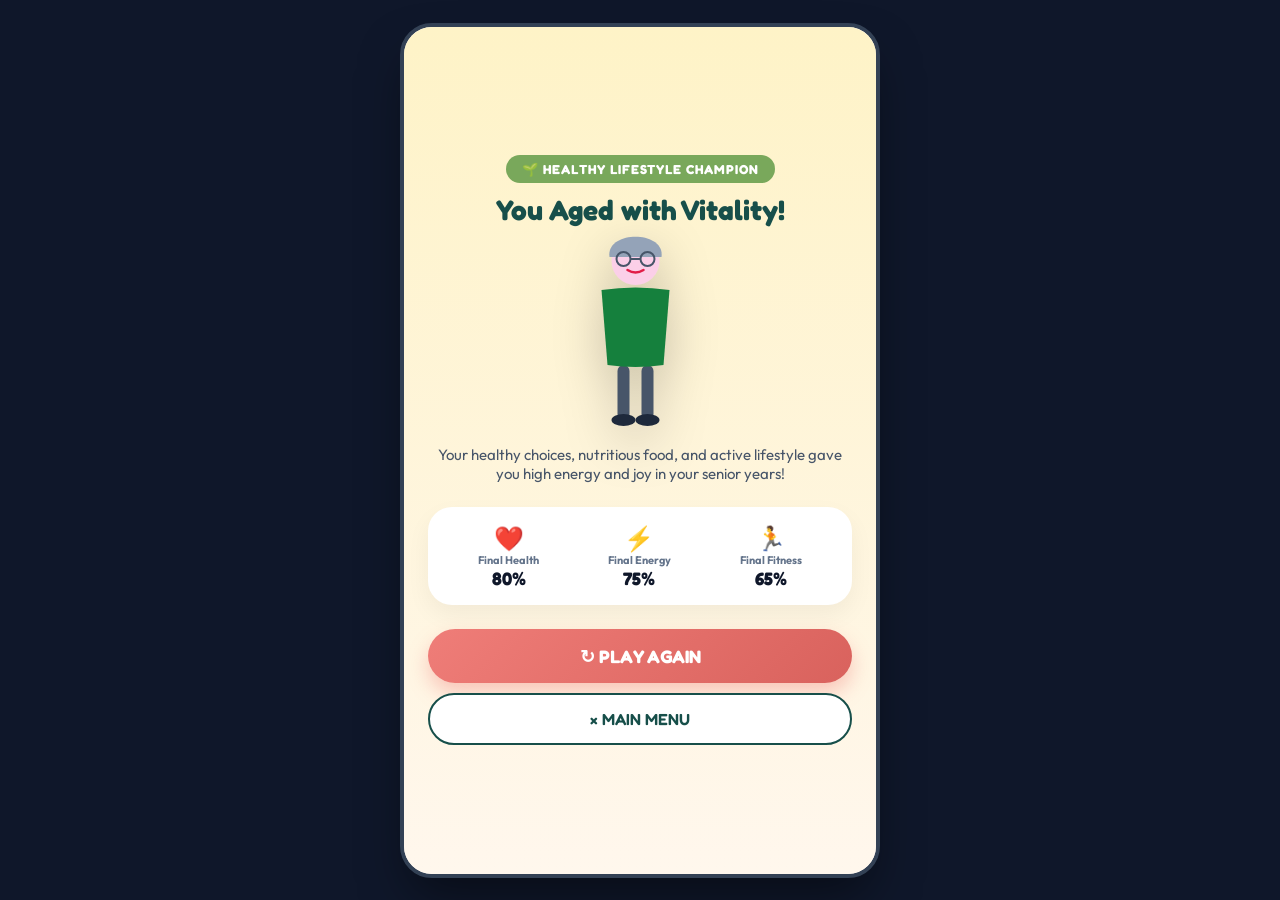
==== ending.html @ b29aed00 "initial setup" ====
<!DOCTYPE html>
<html lang="en">
<head>
    <meta charset="UTF-8">
    <meta name="viewport" content="width=device-width, initial-scale=1.0, maximum-scale=1.0, user-scalable=no">
    <title>WOMB TO TOMB - Life Journey Summary</title>
    <link rel="stylesheet" href="WT.css">
    <link rel="preconnect" href="https://fonts.googleapis.com">
    <link rel="preconnect" href="https://fonts.gstatic.com" crossorigin>
    <link href="https://fonts.googleapis.com/css2?family=Bubblegum+Sans&family=Fredoka:wght@700;800;900&family=Mali:wght@700;800&family=Outfit:wght@400;600;700;800;900&display=swap" rel="stylesheet">
</head>
<body>

<div id="gameApp">
    <!-- ==========================================
         OLD AGE ENDING SCREEN (Dedicated Page)
    =========================================== -->
    <section id="endingScreen" class="screen active">
        <div class="ending-content-box">
            <div id="endingBadge" class="ending-badge">🌱 HEALTHY LIFESTYLE CHAMPION</div>
            <h1 id="endingTitle" class="ending-title">You Aged with Vitality!</h1>

            <div class="ending-avatar-box">
                <div id="endingAvatar" class="ending-avatar">👴</div>
            </div>

            <p id="endingMessage" class="ending-message">
                Your choices shaped your life journey. Health, activity, and balance made all the difference!
            </p>

            <div class="final-stats-card">
                <div class="final-stat-box">
                    <span class="f-icon">❤️</span>
                    <span class="f-label">Final Health</span>
                    <span id="finalHealthVal" class="f-val">82%</span>
                </div>
                <div class="final-stat-box">
                    <span class="f-icon">⚡</span>
                    <span class="f-label">Final Energy</span>
                    <span id="finalEnergyVal" class="f-val">76%</span>
                </div>
                <div class="final-stat-box">
                    <span class="f-icon">🏃</span>
                    <span class="f-label">Final Fitness</span>
                    <span id="finalActivityVal" class="f-val">64%</span>
                </div>
            </div>

            <div class="ending-actions">
                <button type="button" id="btnPlayAgain" class="btn-primary">
                    ↻ PLAY AGAIN
                </button>
                <button type="button" id="btnExitGame" class="btn-secondary">
                    × MAIN MENU
                </button>
            </div>
        </div>
    </section>
</div>

<script src="WT.js"></script>
<script>
    document.addEventListener("DOMContentLoaded", () => {
        initEndingPage();
    });
</script>
</body>
</html>
---- WT.css ----
/* =========================================================
   WOMB TO TOMB - Modern Mobile-First Styling System
   Color Palette: Soft Coral (#ef7d78), Dark Teal (#174f4a),
   Fresh Green (#79a85b), Warm Yellow (#ffd66b), Sky Blue (#e0f2fe)
========================================================= */

:root {
    --color-coral: #ef7d78;
    --color-coral-dark: #d9625d;
    --color-teal: #174f4a;
    --color-teal-light: #246a64;
    --color-green: #79a85b;
    --color-green-light: #94c474;
    --color-yellow: #ffd66b;
    --color-sky: #e0f2fe;
    --color-bg-light: #fdf7f2;
    --font-heading: 'Fredoka', 'Outfit', sans-serif;
    --font-body: 'Outfit', sans-serif;
}

* {
    box-sizing: border-box;
    margin: 0;
    padding: 0;
    user-select: none;
    -webkit-user-select: none;
    -webkit-tap-highlight-color: transparent;
}

body {
    font-family: var(--font-body);
    background: #0f172a;
    color: #1e293b;
    overflow: hidden;
    height: 100vh;
    width: 100vw;
    display: flex;
    justify-content: center;
    align-items: center;
}

/* App Viewport Container (Portrait 9:16 responsive frame) */
#gameApp {
    position: relative;
    width: 100%;
    max-width: 480px;
    height: 100vh;
    max-height: 900px;
    background: var(--color-bg-light);
    box-shadow: 0 25px 50px -12px rgba(0, 0, 0, 0.5);
    overflow: hidden;
    display: flex;
    flex-direction: column;
}

@media (min-width: 500px) {
    #gameApp {
        border-radius: 32px;
        height: 95vh;
        border: 4px solid #334155;
    }
}

/* Generic Screen Container */
.screen {
    position: absolute;
    inset: 0;
    width: 100%;
    height: 100%;
    display: none;
    flex-direction: column;
    z-index: 1;
    overflow-y: auto;
    overflow-x: hidden;
    opacity: 0;
}

.screen.active {
    display: flex !important;
    opacity: 1 !important;
    z-index: 10 !important;
}

/* Buttons */
.btn-primary {
    background: linear-gradient(135deg, var(--color-coral), var(--color-coral-dark));
    color: white;
    font-family: var(--font-heading);
    font-size: 18px;
    font-weight: 700;
    padding: 16px 28px;
    border-radius: 99px;
    border: none;
    cursor: pointer;
    box-shadow: 0 10px 20px rgba(239, 125, 120, 0.4);
    display: inline-flex;
    align-items: center;
    justify-content: center;
    gap: 10px;
    transition: all 0.25s cubic-bezier(0.34, 1.56, 0.64, 1);
}

.btn-primary:hover,
.btn-primary:active {
    transform: translateY(-3px) scale(1.02);
    box-shadow: 0 14px 28px rgba(239, 125, 120, 0.5);
}

.btn-secondary {
    background: white;
    color: var(--color-teal);
    border: 2px solid var(--color-teal);
    font-family: var(--font-heading);
    font-size: 16px;
    font-weight: 600;
    padding: 14px 24px;
    border-radius: 99px;
    cursor: pointer;
    transition: all 0.2s ease;
}

.btn-secondary:hover {
    background: #f1f5f9;
}

/* Detailed Baby Emotion & Movement Animations */
.detailed-baby-container {
    position: relative;
    display: flex;
    justify-content: center;
    align-items: center;
}

.baby-detailed-svg {
    width: 160px;
    height: 180px;
    filter: drop-shadow(0 12px 20px rgba(0, 0, 0, 0.15));
}

.crying-state {
    animation: babyCryingShake 0.4s ease-in-out infinite;
}

@keyframes babyCryingShake {

    0%,
    100% {
        transform: translateX(0) rotate(0deg);
    }

    25% {
        transform: translateX(-3px) rotate(-1.5deg);
    }

    75% {
        transform: translateX(3px) rotate(1.5deg);
    }
}

.baby-head {
    transform-origin: 80px 80px;
    animation: headTilt 3s ease-in-out infinite alternate;
}

@keyframes headTilt {
    0% {
        transform: rotate(-3deg);
    }

    100% {
        transform: rotate(3deg);
    }
}

.baby-torso {
    transform-origin: 80px 115px;
    animation: bellyBreathe 2.5s ease-in-out infinite alternate;
}

@keyframes bellyBreathe {
    0% {
        transform: scale(1);
    }

    100% {
        transform: scale(1.04);
    }
}

.baby-leg-left {
    transform-origin: 52px 135px;
    animation: legKickLeft 1.2s ease-in-out infinite alternate;
}

.baby-leg-right {
    transform-origin: 108px 135px;
    animation: legKickRight 1.2s ease-in-out infinite alternate 0.6s;
}

@keyframes legKickLeft {
    0% {
        transform: rotate(0deg) translateY(0);
    }

    100% {
        transform: rotate(-15deg) translateY(-4px);
    }
}

@keyframes legKickRight {
    0% {
        transform: rotate(0deg) translateY(0);
    }

    100% {
        transform: rotate(15deg) translateY(-4px);
    }
}

.baby-arm-left {
    transform-origin: 48px 98px;
    animation: armReachLeft 1.5s ease-in-out infinite alternate;
}

.baby-arm-right {
    transform-origin: 112px 98px;
    animation: armReachRight 1.5s ease-in-out infinite alternate 0.7s;
}

@keyframes armReachLeft {
    0% {
        transform: rotate(0deg);
    }

    100% {
        transform: rotate(-25deg);
    }
}

@keyframes armReachRight {
    0% {
        transform: rotate(0deg);
    }

    100% {
        transform: rotate(25deg);
    }
}

/* Tear Drops & Floating Particles */
.baby-tears {
    position: absolute;
    top: 40px;
    width: 100px;
    display: flex;
    justify-content: space-between;
    pointer-events: none;
    z-index: 10;
}

.tear {
    font-size: 18px;
    animation: tearDrop 1.2s ease-in infinite;
}

.tear-right {
    animation-delay: 0.6s;
}

@keyframes tearDrop {
    0% {
        transform: translateY(0) scale(0.5);
        opacity: 0;
    }

    50% {
        opacity: 1;
    }

    100% {
        transform: translateY(35px) scale(1.2);
        opacity: 0;
    }
}

.baby-particles {
    position: absolute;
    top: -20px;
    width: 120px;
    display: flex;
    justify-content: space-between;
    pointer-events: none;
    z-index: 10;
}

.particle {
    font-size: 20px;
    animation: floatHeart 2s ease-out infinite;
}

.p2 {
    animation-delay: 0.7s;
}

.p3 {
    animation-delay: 1.4s;
}

@keyframes floatHeart {
    0% {
        transform: translateY(20px) scale(0.5);
        opacity: 0;
    }

    50% {
        opacity: 1;
    }

    100% {
        transform: translateY(-40px) scale(1.2);
        opacity: 0;
    }
}

/* =========================================================
   ANIMATED CARTOON SVG CHARACTERS
========================================================= */
.cartoon-char-svg {
    width: 175px;
    height: 210px;
    filter: drop-shadow(0 15px 25px rgba(0, 0, 0, 0.22));
}

.baby-anim {
    animation: babyBounce 2s ease-in-out infinite alternate;
}

@keyframes babyBounce {
    0% {
        transform: translateY(0) rotate(0deg);
    }

    100% {
        transform: translateY(-8px) rotate(2deg);
    }
}

.toddler-anim {
    animation: toddlerHop 1.8s ease-in-out infinite alternate;
}

@keyframes toddlerHop {
    0% {
        transform: translateY(0) scale(1);
    }

    100% {
        transform: translateY(-10px) scale(1.02);
    }
}

.kid-anim,
.teen-anim,
.adult-anim {
    animation: breatheChar 2.5s ease-in-out infinite alternate;
}

@keyframes breatheChar {
    0% {
        transform: translateY(0);
    }

    100% {
        transform: translateY(-5px);
    }
}

.senior-anim {
    animation: seniorSway 3s ease-in-out infinite alternate;
}

@keyframes seniorSway {
    0% {
        transform: rotate(-1deg);
    }

    100% {
        transform: rotate(1deg);
    }
}

.arm-wave-left {
    transform-origin: 32px 85px;
    animation: waveLeft 1.5s ease-in-out infinite alternate;
}

.arm-wave-right {
    transform-origin: 88px 85px;
    animation: waveRight 1.5s ease-in-out infinite alternate;
}

@keyframes waveLeft {
    from {
        transform: rotate(0deg);
    }

    to {
        transform: rotate(-20deg);
    }
}

@keyframes waveRight {
    from {
        transform: rotate(0deg);
    }

    to {
        transform: rotate(20deg);
    }
}

/* Menu Cartoon Path Node SVGs */
.node-cartoon {
    width: 36px;
    height: 48px;
    display: flex;
    align-items: center;
    justify-content: center;
}

.node-cartoon .cartoon-char-svg {
    width: 36px;
    height: 48px;
    filter: none;
}

/* =========================================================
   1. LOGO SPLASH SCREEN
========================================================= */
/* =========================================================
   1. LOGO SPLASH SCREEN (Exact Design Matching Reference)
========================================================= */
#logoScreen {
    background: #080c14;
    /* Solid Dark Background */
    justify-content: center;
    align-items: center;
    text-align: center;
}

.exact-logo-card {
    display: flex;
    flex-direction: column;
    align-items: center;
    justify-content: center;
    padding: 20px;
    cursor: pointer;
    animation: logoPop 0.8s cubic-bezier(0.34, 1.56, 0.64, 1);
}

@keyframes logoPop {
    from {
        transform: scale(0.8);
        opacity: 0;
    }

    to {
        transform: scale(1);
        opacity: 1;
    }
}

.exact-logo-box {
    display: flex;
    flex-direction: column;
    align-items: center;
    justify-content: center;
}

.exact-vector-logo-svg {
    width: 320px;
    height: 360px;
    filter: drop-shadow(0 10px 25px rgba(0, 0, 0, 0.5));
}

.logo-subtext {
    font-family: var(--font-body);
    font-size: 13px;
    font-weight: 700;
    letter-spacing: 5px;
    color: #475569;
    margin-top: 10px;
    text-transform: uppercase;
}

.logo-to-badge {
    background: var(--color-yellow);
    color: var(--color-teal);
    font-family: var(--font-heading);
    font-weight: 800;
    font-size: 16px;
    padding: 4px 16px;
    border-radius: 20px;
    margin: 6px 0;
    letter-spacing: 2px;
}

.logo-tomb {
    font-family: var(--font-heading);
    font-size: 60px;
    font-weight: 900;
    color: var(--color-teal);
    letter-spacing: 5px;
    line-height: 0.9;
    text-shadow: 0 4px 10px rgba(23, 79, 74, 0.2);
}

.heart-badge {
    width: 36px;
    height: 36px;
    margin-top: 15px;
    animation: heartBeat 1.4s ease-in-out infinite;
}

.heart-svg {
    width: 100%;
    height: 100%;
}

@keyframes heartBeat {

    0%,
    100% {
        transform: scale(1);
    }

    50% {
        transform: scale(1.25);
    }
}

.splash-loader {
    margin-top: 40px;
    display: flex;
    flex-direction: column;
    align-items: center;
    gap: 8px;
}

.splash-bar {
    width: 160px;
    height: 6px;
    background: #e2e8f0;
    border-radius: 10px;
    position: relative;
    overflow: hidden;
}

.splash-bar::after {
    content: '';
    position: absolute;
    left: 0;
    top: 0;
    height: 100%;
    width: 100%;
    background: var(--color-green);
    animation: loadProgress 5s linear forwards;
}

@keyframes loadProgress {
    from {
        width: 0%;
    }

    to {
        width: 100%;
    }
}

.splash-hint {
    font-size: 12px;
    color: #94a3b8;
}

/* =========================================================
   2. FRONT PAGE (EXACT OPENING PAGE MATCHING REFERENCE)
========================================================= */
#menuScreen {
    background: url('opening_bg.jpg') center top / cover no-repeat;
    position: relative;
    padding: 20px 16px;
    display: flex;
    flex-direction: column;
    justify-content: flex-start;
    align-items: center;
    overflow: hidden;
}

.opening-handwritten-tagline {
    position: absolute;
    top: 25px;
    right: 20px;
    text-align: right;
    font-family: 'Mali', 'Bubblegum Sans', cursive;
    font-size: 14px;
    font-weight: 700;
    color: #ffffff;
    text-shadow: 0 2px 8px rgba(0, 0, 0, 0.8), 0 0 4px rgba(0, 0, 0, 0.6);
    line-height: 1.35;
    z-index: 10;
}

.tagline-heart {
    font-size: 16px;
    margin-top: 2px;
}

.opening-content-box {
    position: relative;
    z-index: 10;
    margin-top: 35px;
    display: flex;
    flex-direction: column;
    align-items: center;
    text-align: center;
    width: 100%;
}

.opening-logo-container {
    width: 250px;
    height: 250px;
}

.opening-vector-logo-svg {
    width: 100%;
    height: 100%;
    filter: drop-shadow(0 6px 15px rgba(255, 255, 255, 0.6));
}

.opening-subtitle {
    font-family: 'Outfit', sans-serif;
    font-size: 19px;
    font-weight: 800;
    color: #1e293b;
    margin-top: 6px;
    margin-bottom: 22px;
    text-shadow: 0 2px 6px rgba(255, 255, 255, 0.9);
}

.btn-opening-start {
    background: linear-gradient(135deg, #174d46, #0e332f);
    color: white;
    font-family: var(--font-heading);
    font-size: 18px;
    font-weight: 800;
    padding: 16px 36px;
    border-radius: 99px;
    border: 2px solid #236b62;
    cursor: pointer;
    box-shadow: 0 10px 25px rgba(23, 77, 70, 0.45);
    letter-spacing: 1.5px;
    transition: all 0.25s cubic-bezier(0.34, 1.56, 0.64, 1);
}

.btn-opening-start:hover,
.btn-opening-start:active {
    transform: translateY(-3px) scale(1.03);
    box-shadow: 0 14px 30px rgba(23, 77, 70, 0.6);
}

.opening-gender-selector {
    margin-top: 15px;
    display: flex;
    gap: 10px;
    background: rgba(255, 255, 255, 0.85);
    backdrop-filter: blur(8px);
    padding: 6px 14px;
    border-radius: 20px;
    box-shadow: 0 4px 12px rgba(0, 0, 0, 0.1);
}



.menu-card {
    position: relative;
    z-index: 2;
    background: rgba(255, 255, 255, 0.85);
    backdrop-filter: blur(12px);
    border-radius: 28px;
    padding: 24px 20px;
    text-align: center;
    box-shadow: 0 15px 35px rgba(0, 0, 0, 0.08);
    margin: auto 0;
    border: 1px solid rgba(255, 255, 255, 0.6);
}

.main-title {
    font-family: var(--font-heading);
    font-size: 40px;
    font-weight: 900;
    line-height: 1;
}

.title-womb {
    color: var(--color-coral);
    display: flex;
    align-items: center;
    justify-content: center;
    gap: 8px;
}

.title-sprout {
    font-size: 32px;
}

.title-to {
    font-size: 16px;
    background: var(--color-yellow);
    color: var(--color-teal);
    display: inline-block;
    padding: 2px 14px;
    border-radius: 12px;
    margin: 4px 0;
}

.title-tomb {
    color: var(--color-teal);
}

.title-arrow {
    font-size: 28px;
    color: var(--color-green);
}

.subtitle {
    font-size: 16px;
    color: #475569;
    font-weight: 600;
    margin-top: 10px;
    margin-bottom: 20px;
}

/* Life Journey Path Row */
.life-journey-container {
    position: relative;
    width: 100%;
    height: 100px;
    margin: 15px 0;
    display: flex;
    align-items: center;
}

.winding-path-svg {
    position: absolute;
    width: 100%;
    height: 100%;
    top: 0;
    left: 0;
}

.characters-row {
    position: relative;
    z-index: 2;
    width: 100%;
    display: flex;
    justify-content: space-between;
    align-items: center;
    padding: 0 2px;
}

.char-node {
    display: flex;
    flex-direction: column;
    align-items: center;
    transition: transform 0.3s ease;
    animation: floatNode 2.5s ease-in-out infinite alternate;
}

.char-node:nth-child(even) {
    animation-delay: 0.5s;
}

@keyframes floatNode {
    from {
        transform: translateY(0);
    }

    to {
        transform: translateY(-8px);
    }
}

.node-age {
    font-size: 9px;
    font-weight: 700;
    background: rgba(255, 255, 255, 0.9);
    padding: 2px 5px;
    border-radius: 8px;
    color: #334155;
    margin-top: 2px;
}

/* Gender Selector */
.gender-selector {
    margin: 20px 0;
    display: flex;
    flex-direction: column;
    align-items: center;
    gap: 8px;
}

.gender-label {
    font-size: 14px;
    font-weight: 700;
    color: var(--color-teal);
}

.gender-options {
    display: flex;
    gap: 12px;
}

.gender-btn {
    background: #f1f5f9;
    border: 2px solid #cbd5e1;
    border-radius: 20px;
    padding: 8px 18px;
    font-family: var(--font-heading);
    font-size: 15px;
    font-weight: 600;
    color: #475569;
    cursor: pointer;
    transition: all 0.2s ease;
}

.gender-btn.active {
    background: #e0e7ff;
    border-color: #6366f1;
    color: #4338ca;
    box-shadow: 0 4px 10px rgba(99, 102, 241, 0.2);
}

.start-btn {
    width: 100%;
    margin-top: 10px;
}

.btn-arrow {
    width: 20px;
    height: 20px;
}

/* =========================================================
   3. CINEMATIC HOSPITAL INTRO CUTSCENE
========================================================= */
#hospitalScreen {
    background: #090d16;
    justify-content: center;
    align-items: center;
    padding: 0;
    overflow: hidden;
}

.cinematic-hospital-viewport {
    position: relative;
    width: 100%;
    height: 100%;
    overflow: hidden;
}

.hospital-cinematic-bg {
    position: absolute;
    inset: 0;
    background: url('hospital_bg.jpg') center center / cover no-repeat;
    filter: brightness(0.95) contrast(1.05);
}

.rose-yard-badge {
    position: absolute;
    bottom: 90px;
    font-family: var(--font-heading);
    font-weight: 800;
    font-size: 12px;
    padding: 6px 14px;
    border-radius: 20px;
    box-shadow: 0 4px 12px rgba(0, 0, 0, 0.4);
    z-index: 5;
}

.left-rose-yard {
    left: 15px;
    background: rgba(255, 255, 255, 0.95);
    color: #334155;
    border: 2px solid #cbd5e1;
}

.right-rose-yard {
    right: 15px;
    background: rgba(225, 29, 72, 0.95);
    color: #ffffff;
    border: 2px solid #fda4af;
}

.gate-security-badge {
    position: absolute;
    top: 20px;
    right: 20px;
    background: rgba(30, 58, 138, 0.9);
    color: white;
    font-family: var(--font-heading);
    font-size: 12px;
    font-weight: 800;
    padding: 6px 14px;
    border-radius: 16px;
    z-index: 5;
    box-shadow: 0 4px 12px rgba(0, 0, 0, 0.3);
}

/* Black Mahindra Thar SUV Cutscene */
.cinematic-thar {
    position: absolute;
    left: -280px;
    bottom: 80px;
    width: 220px;
    z-index: 10;
    transition: left 2.2s cubic-bezier(0.25, 1, 0.5, 1);
}

.thar-img {
    width: 100%;
    height: auto;
    filter: drop-shadow(0 15px 25px rgba(0, 0, 0, 0.6));
}

.cinematic-thar.arrived {
    left: 30px;
}

/* Couple Cutscene (Husband in suit + Wife in red nighty) */
.cinematic-couple {
    position: absolute;
    left: 70px;
    bottom: 75px;
    width: 160px;
    z-index: 15;
    animation: fadeInScale 0.6s cubic-bezier(0.34, 1.56, 0.64, 1);
}

.couple-img {
    width: 100%;
    height: auto;
    filter: drop-shadow(0 10px 20px rgba(0, 0, 0, 0.5));
}

/* Nurse in Blue Scrub with Stretcher */
.cinematic-nurse {
    position: absolute;
    right: -240px;
    bottom: 75px;
    width: 200px;
    z-index: 15;
    transition: right 1.8s cubic-bezier(0.25, 1, 0.5, 1);
}

.nurse-img {
    width: 100%;
    height: auto;
    filter: drop-shadow(0 10px 20px rgba(0, 0, 0, 0.5));
}

.cinematic-nurse.rushed-in {
    right: 40px;
}

/* Speech / Emotion Bubbles */
.speech-bubble {
    position: absolute;
    background: white;
    color: #0f172a;
    font-family: var(--font-heading);
    font-size: 11px;
    font-weight: 700;
    padding: 8px 12px;
    border-radius: 18px;
    box-shadow: 0 6px 18px rgba(0, 0, 0, 0.25);
    white-space: nowrap;
    z-index: 20;
    animation: popBubble 0.4s ease;
}

.wife-speech {
    top: -35px;
    right: -20px;
    border: 2px solid #ef4444;
    color: #991b1b;
}

.husband-speech {
    top: -65px;
    left: -30px;
    border: 2px solid #3b82f6;
    color: #1e3a8a;
}

.nurse-speech {
    top: -45px;
    left: -40px;
    border: 2px solid #06b6d4;
    color: #0e7490;
}

.hospital-narrative-banner {
    position: absolute;
    bottom: 20px;
    left: 50%;
    transform: translateX(-50%);
    width: 90%;
    background: rgba(15, 23, 42, 0.88);
    backdrop-filter: blur(8px);
    border: 1px solid rgba(255, 255, 255, 0.2);
    border-radius: 20px;
    padding: 12px 20px;
    text-align: center;
    z-index: 25;
}

.hospital-narrative-banner h3 {
    font-family: var(--font-heading);
    color: #f8fafc;
    font-size: 14px;
    font-weight: 700;
}

/* =========================================================
   4. GAMEPLAY HUD & STAGES
========================================================= */
#gameScreen {
    background: #f8fafc;
    justify-content: space-between;
    padding: 0;
}

/* Top HUD Bar */
.hud-bar {
    background: white;
    padding: 12px 16px;
    display: flex;
    justify-content: space-between;
    align-items: center;
    box-shadow: 0 4px 15px rgba(0, 0, 0, 0.05);
    z-index: 10;
}

.stat-pill {
    display: flex;
    align-items: center;
    gap: 6px;
    background: #f1f5f9;
    padding: 6px 10px;
    border-radius: 16px;
    flex: 1;
    max-width: 100px;
}

.stat-icon {
    font-size: 16px;
}

.stat-info {
    display: flex;
    flex-direction: column;
    line-height: 1;
}

.stat-label {
    font-size: 9px;
    color: #64748b;
    font-weight: 700;
    text-transform: uppercase;
}

.stat-value {
    font-family: var(--font-heading);
    font-size: 13px;
    font-weight: 800;
    color: #0f172a;
}

.stat-bar-mini {
    height: 4px;
    width: 100%;
    background: #e2e8f0;
    border-radius: 4px;
    overflow: hidden;
    margin-top: 2px;
}

.stat-fill {
    height: 100%;
    background: var(--color-green);
    transition: width 0.3s ease;
}

.health-pill .stat-fill {
    background: var(--color-coral);
}

.energy-pill .stat-fill {
    background: var(--color-yellow);
}

.activity-pill .stat-fill {
    background: var(--color-green);
}

.timer-pill {
    background: #fee2e2;
    color: #dc2626;
    padding: 6px 12px;
    border-radius: 16px;
    font-family: var(--font-heading);
    font-weight: 800;
    font-size: 14px;
    display: flex;
    align-items: center;
    gap: 4px;
}

.timer-progress-track {
    height: 5px;
    width: 100%;
    background: #e2e8f0;
}

.timer-progress-fill {
    height: 100%;
    width: 100%;
    background: #ef4444;
    transition: width 1s linear;
}

/* Game Viewport */
.game-viewport {
    flex: 1;
    padding: 16px;
    display: flex;
    flex-direction: column;
    justify-content: space-between;
    overflow-y: auto;
}

/* Scene Stage Box - High Clarity & Visibility */
.scene-container {
    position: relative;
    height: 280px;
    border-radius: 28px;
    overflow: hidden;
    background: radial-gradient(circle at center, #ffffff 0%, #f0fdf4 70%, #e0f2fe 100%);
    box-shadow: 0 12px 35px rgba(0, 0, 0, 0.1);
    display: flex;
    justify-content: center;
    align-items: center;
    border: 3px solid #94a3b8;
}

.scene-bg {
    position: absolute;
    inset: 0;
}

.scene-bg.hospital-room {
    background: radial-gradient(circle at center, #ffffff 0%, #e0f2fe 70%, #bae6fd 100%);
}

.scene-bg.living-room {
    background: radial-gradient(circle at center, #ffffff 0%, #fef3c7 70%, #fde68a 100%);
}

.scene-props {
    position: absolute;
    inset: 0;
    pointer-events: none;
}

.prop-sofa {
    position: absolute;
    right: 20px;
    bottom: 25px;
    width: 120px;
    height: 70px;
    background: #557c55;
    border-radius: 16px 16px 8px 8px;
    box-shadow: 0 6px 12px rgba(0, 0, 0, 0.15);
}

.prop-sofa::before {
    content: '';
    position: absolute;
    top: -20px;
    left: 0;
    right: 0;
    height: 35px;
    background: #406240;
    border-radius: 12px 12px 0 0;
}

.prop-table {
    position: absolute;
    left: 20px;
    bottom: 25px;
    width: 90px;
    height: 45px;
    background: #b45309;
    border-radius: 8px;
    box-shadow: 0 4px 8px rgba(0, 0, 0, 0.1);
}

/* Character Avatar Box - Ultra Clear Infant & Character Spotlight */
.character-wrapper {
    position: relative;
    display: flex;
    justify-content: center;
    align-items: center;
    z-index: 5;
    padding: 18px;
    border-radius: 50%;
    background: radial-gradient(circle, rgba(255, 255, 255, 0.98) 0%, rgba(255, 255, 255, 0.75) 65%, transparent 100%);
    box-shadow: 0 10px 30px rgba(0, 0, 0, 0.15);
}

.avatar-graphic {
    display: flex;
    align-items: center;
    justify-content: center;
    transition: transform 0.4s ease;
    filter: drop-shadow(0 15px 25px rgba(0, 0, 0, 0.2));
}

.expression-badge {
    position: absolute;
    top: -10px;
    right: -10px;
    font-size: 40px;
    background: white;
    border-radius: 50%;
    padding: 4px;
    box-shadow: 0 4px 12px rgba(0, 0, 0, 0.15);
}

.thought-bubble {
    position: absolute;
    top: -50px;
    left: -20px;
    background: white;
    padding: 8px 16px;
    border-radius: 20px;
    font-size: 24px;
    box-shadow: 0 4px 12px rgba(0, 0, 0, 0.15);
    animation: popBubble 0.4s cubic-bezier(0.34, 1.56, 0.64, 1);
}

.thought-bubble::after {
    content: '';
    position: absolute;
    bottom: -8px;
    right: 20px;
    width: 12px;
    height: 12px;
    background: white;
    border-radius: 50%;
}

@keyframes popBubble {
    from {
        transform: scale(0);
    }

    to {
        transform: scale(1);
    }
}

.dark-circles {
    position: absolute;
    top: 30px;
    width: 80px;
    pointer-events: none;
}

.circles-svg {
    width: 100%;
    height: 100%;
}

/* Event Card */
.event-card {
    background: white;
    border-radius: 20px;
    padding: 14px 18px;
    margin: 12px 0;
    text-align: center;
    box-shadow: 0 4px 12px rgba(0, 0, 0, 0.04);
}

.stage-tag {
    font-size: 11px;
    font-weight: 800;
    color: var(--color-green);
    letter-spacing: 1.5px;
    margin-bottom: 4px;
}

.event-title {
    font-family: var(--font-heading);
    font-size: 20px;
    color: var(--color-teal);
}

.event-desc {
    font-size: 14px;
    color: #64748b;
    margin-top: 2px;
}

/* Choices Grid Layout */
.choices-grid {
    display: grid;
    grid-template-columns: repeat(2, 1fr);
    gap: 10px;
}

.choice-card {
    background: white;
    border: 2px solid #e2e8f0;
    border-radius: 20px;
    padding: 14px 10px;
    display: flex;
    flex-direction: column;
    align-items: center;
    text-align: center;
    cursor: pointer;
    transition: all 0.2s cubic-bezier(0.34, 1.56, 0.64, 1);
    box-shadow: 0 4px 10px rgba(0, 0, 0, 0.03);
}

.choice-card:hover,
.choice-card:active {
    border-color: var(--color-coral);
    transform: translateY(-4px);
    box-shadow: 0 8px 18px rgba(239, 125, 120, 0.2);
}

.choice-img {
    font-size: 40px;
    margin-bottom: 6px;
}

.choice-name {
    font-family: var(--font-heading);
    font-size: 14px;
    font-weight: 700;
    color: #1e293b;
}

/* =========================================================
   5. MODALS (Diaper, Minigame, Events)
========================================================= */
.modal-overlay {
    position: absolute;
    inset: 0;
    background: rgba(15, 23, 42, 0.6);
    backdrop-filter: blur(6px);
    z-index: 50;
    display: flex;
    justify-content: center;
    align-items: center;
    padding: 20px;
    opacity: 1;
    transition: opacity 0.3s ease;
}

.modal-overlay.hidden {
    display: none;
    opacity: 0;
    pointer-events: none;
}

.diaper-card,
.minigame-card,
.event-modal-card {
    background: white;
    border-radius: 28px;
    padding: 24px;
    width: 100%;
    max-width: 360px;
    text-align: center;
    box-shadow: 0 20px 40px rgba(0, 0, 0, 0.2);
    animation: scaleModal 0.3s cubic-bezier(0.34, 1.56, 0.64, 1);
}

@keyframes scaleModal {
    from {
        transform: scale(0.8);
        opacity: 0;
    }

    to {
        transform: scale(1);
        opacity: 1;
    }
}

.diaper-header h3,
.minigame-header h3,
.event-modal-card h3 {
    font-family: var(--font-heading);
    font-size: 22px;
    color: var(--color-teal);
}

.diaper-baby-view {
    margin: 20px 0;
    padding: 20px;
    background: #fef2f2;
    border-radius: 20px;
    display: flex;
    flex-direction: column;
    align-items: center;
}

.dirty-baby-avatar {
    font-size: 70px;
}

.diaper-status-text {
    font-weight: 700;
    color: #dc2626;
    margin-top: 8px;
}

.diaper-actions {
    display: flex;
    flex-direction: column;
    gap: 10px;
}

/* Outdoor Football Minigame */
.minigame-arena {
    height: 160px;
    background: #4ade80;
    border-radius: 20px;
    margin: 16px 0;
    position: relative;
    display: flex;
    justify-content: center;
    align-items: flex-end;
    overflow: hidden;
}

.football-goal {
    font-size: 60px;
    position: absolute;
    top: 10px;
}

.football-ball {
    font-size: 36px;
    position: absolute;
    bottom: 20px;
    transition: transform 0.6s cubic-bezier(0.175, 0.885, 0.32, 1.275);
}

.football-ball.kicked {
    transform: translateY(-90px) scale(0.7) rotate(720deg);
}

.minigame-result {
    font-family: var(--font-heading);
    font-size: 20px;
    font-weight: 800;
    margin-top: 12px;
}

.event-modal-icon {
    font-size: 60px;
    margin-bottom: 10px;
}

/* =========================================================
   6. ENDING SCREEN
========================================================= */
#endingScreen {
    background: linear-gradient(180deg, #fef3c7 0%, #fff7ed 100%);
    justify-content: center;
    align-items: center;
    padding: 24px;
    text-align: center;
}

.ending-container {
    width: 100%;
    max-width: 400px;
    display: flex;
    flex-direction: column;
    align-items: center;
}

.ending-avatar {
    margin-bottom: 10px;
    display: flex;
    align-items: center;
    justify-content: center;
}

.ending-badge {
    background: var(--color-green);
    color: white;
    font-family: var(--font-heading);
    font-size: 13px;
    font-weight: 800;
    padding: 6px 16px;
    border-radius: 20px;
    display: inline-block;
    letter-spacing: 1px;
    margin-bottom: 12px;
}

.ending-title {
    font-family: var(--font-heading);
    font-size: 28px;
    color: var(--color-teal);
    line-height: 1.1;
}

.ending-message {
    font-size: 15px;
    color: #475569;
    margin-top: 8px;
    margin-bottom: 24px;
}

.final-stats-card {
    background: white;
    border-radius: 24px;
    padding: 16px;
    display: flex;
    justify-content: space-around;
    box-shadow: 0 10px 25px rgba(0, 0, 0, 0.05);
    margin-bottom: 24px;
    width: 100%;
}

.final-stat-box {
    display: flex;
    flex-direction: column;
    align-items: center;
}

.f-icon {
    font-size: 24px;
}

.f-label {
    font-size: 11px;
    color: #64748b;
    font-weight: 700;
}

.f-val {
    font-family: var(--font-heading);
    font-size: 18px;
    font-weight: 800;
    color: #0f172a;
}

.ending-actions {
    display: flex;
    flex-direction: column;
    gap: 10px;
    width: 100%;
}

.hidden {
    display: none !important;
}

/* =========================================================
   CINEMATIC HD HOSPITAL INTRO CUTSCENE STYLES
========================================================= */
#hospitalScreen {
    background: #020617;
    position: relative;
    overflow: hidden;
}

.cinematic-hospital-viewport {
    position: relative;
    width: 100%;
    height: 100%;
    display: flex;
    flex-direction: column;
    justify-content: flex-end;
    overflow: hidden;
}

.hospital-cinematic-bg {
    position: absolute;
    inset: 0;
    width: 100%;
    height: 100%;
    background-image: url('hospital_bg.jpg');
    background-size: cover;
    background-position: center bottom;
    animation: hospitalBgPan 20s ease-in-out infinite alternate;
    z-index: 1;
}

@keyframes hospitalBgPan {
    0% {
        transform: scale(1.0) translateY(0);
    }

    100% {
        transform: scale(1.05) translateY(-10px);
    }
}

/* Rose Petals Floating Overlay */
.rose-petals-overlay {
    position: absolute;
    inset: 0;
    pointer-events: none;
    z-index: 3;
}

.petal {
    position: absolute;
    font-size: 20px;
    animation: floatRosePetal 6s infinite ease-in-out;
}

.white-p1 {
    left: 10%;
    top: 40%;
    animation-delay: 0s;
}

.white-p2 {
    left: 25%;
    top: 60%;
    animation-delay: 2s;
}

.red-p1 {
    right: 12%;
    top: 45%;
    animation-delay: 1s;
}

.red-p2 {
    right: 28%;
    top: 65%;
    animation-delay: 3s;
}

@keyframes floatRosePetal {
    0% {
        transform: translateY(0) rotate(0deg);
        opacity: 0.8;
    }

    50% {
        transform: translateY(30px) rotate(180deg);
        opacity: 1;
    }

    100% {
        transform: translateY(60px) rotate(360deg);
        opacity: 0;
    }
}

/* Rose Yard Badges */
.rose-yard-badge {
    position: absolute;
    bottom: 90px;
    padding: 8px 14px;
    border-radius: 99px;
    font-family: var(--font-heading);
    font-size: 13px;
    font-weight: 800;
    z-index: 10;
    box-shadow: 0 8px 20px rgba(0, 0, 0, 0.4);
    backdrop-filter: blur(8px);
}

.left-rose-yard {
    left: 14px;
    background: rgba(255, 255, 255, 0.95);
    color: #0f172a;
    border: 2px solid #e2e8f0;
}

.right-rose-yard {
    right: 14px;
    background: rgba(225, 29, 72, 0.95);
    color: #ffffff;
    border: 2px solid #fda4af;
}

/* Gate Security Tag */
.gate-security-badge {
    position: absolute;
    top: 50px;
    left: 50%;
    transform: translateX(-50%);
    background: rgba(15, 23, 42, 0.9);
    color: #38bdf8;
    border: 2px solid #0284c7;
    padding: 6px 18px;
    border-radius: 99px;
    font-family: var(--font-heading);
    font-size: 12px;
    font-weight: 800;
    letter-spacing: 1px;
    z-index: 10;
    box-shadow: 0 10px 25px rgba(0, 0, 0, 0.5);
}

/* Black Mahindra Thar SUV Container (No White Part Background!) */
.cinematic-thar {
    position: absolute;
    bottom: 120px;
    left: -120%;
    width: 280px;
    height: auto;
    z-index: 5;
    transition: left 3s cubic-bezier(0.25, 1, 0.5, 1);
}

.cinematic-thar.arrived {
    left: 15px;
    animation: tharBounceStop 0.8s ease-out 3s forwards;
}

.vector-thar-svg,
.vector-couple-svg,
.vector-nurse-svg {
    width: 100%;
    height: auto;
    display: block;
    filter: drop-shadow(0 15px 25px rgba(0, 0, 0, 0.45));
}

.thar-wheel {
    transform-origin: center;
}

.cinematic-thar:not(.arrived) .thar-wheel {
    animation: wheelSpin 0.4s linear infinite;
}

@keyframes wheelSpin {
    0% {
        transform: rotate(0deg);
    }

    100% {
        transform: rotate(360deg);
    }
}

.thar-headlight-glow {
    position: absolute;
    right: -20px;
    bottom: 30px;
    width: 80px;
    height: 40px;
    background: radial-gradient(ellipse at left, rgba(254, 240, 138, 0.8), transparent 70%);
    pointer-events: none;
}

@keyframes tharBounceStop {
    0% {
        transform: translateY(0);
    }

    30% {
        transform: translateY(-8px) rotate(-1deg);
    }

    60% {
        transform: translateY(3px) rotate(0.5deg);
    }

    100% {
        transform: translateY(0);
    }
}

.exhaust-smoke {
    position: absolute;
    left: 5px;
    bottom: 10px;
    display: flex;
    gap: 6px;
}

.smoke {
    width: 12px;
    height: 12px;
    background: rgba(203, 213, 225, 0.6);
    border-radius: 50%;
    animation: smokePuff 1.5s infinite ease-out;
}

.s2 {
    animation-delay: 0.4s;
}

.s3 {
    animation-delay: 0.8s;
}

@keyframes smokePuff {
    0% {
        transform: scale(0.5) translate(0, 0);
        opacity: 0.8;
    }

    100% {
        transform: scale(2.2) translate(-30px, -20px);
        opacity: 0;
    }
}

/* Husband in Formal Suit + Wife in Red Nighty Crying */
.cinematic-couple {
    position: absolute;
    bottom: 120px;
    right: 20px;
    width: 210px;
    z-index: 6;
    animation: coupleEmerge 0.8s cubic-bezier(0.34, 1.56, 0.64, 1) forwards;
}

.couple-img {
    width: 100%;
    height: auto;
    display: block;
    mix-blend-mode: multiply;
    /* Removes white background! */
    filter: contrast(1.08);
}

@keyframes coupleEmerge {
    0% {
        opacity: 0;
        transform: translateY(30px) scale(0.8);
    }

    100% {
        opacity: 1;
        transform: translateY(0) scale(1.0);
    }
}

.emotion-indicators {
    position: absolute;
    top: -35px;
    left: 0;
    right: 0;
    display: flex;
    justify-content: space-between;
}

.emo-badge {
    padding: 4px 10px;
    border-radius: 12px;
    font-size: 11px;
    font-weight: 800;
    font-family: var(--font-heading);
    box-shadow: 0 4px 12px rgba(0, 0, 0, 0.3);
}

.husband-emo {
    background: #0284c7;
    color: white;
}

.wife-emo {
    background: #dc2626;
    color: white;
}

/* Speech Bubbles */
.speech-bubble {
    position: absolute;
    background: rgba(255, 255, 255, 0.96);
    color: #0f172a;
    padding: 8px 12px;
    border-radius: 16px;
    font-family: var(--font-heading);
    font-size: 12px;
    font-weight: 800;
    box-shadow: 0 10px 25px rgba(0, 0, 0, 0.35);
    border: 2px solid #38bdf8;
    z-index: 12;
    animation: bubblePop 0.5s cubic-bezier(0.34, 1.56, 0.64, 1);
}

.wife-speech {
    top: -75px;
    right: -10px;
    border-color: #f43f5e;
    background: #fff1f2;
    color: #9f1239;
    max-width: 170px;
}

.husband-speech {
    top: -115px;
    left: -20px;
    border-color: #0284c7;
    background: #f0f9ff;
    color: #0369a1;
    max-width: 170px;
}

@keyframes bubblePop {
    0% {
        transform: scale(0.4);
        opacity: 0;
    }

    100% {
        transform: scale(1.0);
        opacity: 1;
    }
}

/* Nurse in Blue Scrub with Stretcher */
.cinematic-nurse {
    position: absolute;
    bottom: 120px;
    right: -100%;
    width: 220px;
    z-index: 7;
    transition: right 2s cubic-bezier(0.25, 1, 0.5, 1);
}

.cinematic-nurse.rushed-in {
    right: 30px;
}

.nurse-img {
    width: 100%;
    height: auto;
    display: block;
    mix-blend-mode: multiply;
    /* Removes white background! */
    filter: contrast(1.08);
}

.nurse-emo-box {
    top: -35px;
    left: 40px;
}

.nurse-emo {
    background: #059669;
    color: white;
}

.nurse-speech {
    top: -85px;
    left: 20px;
    border-color: #10b981;
    background: #ecfdf5;
    color: #047857;
    max-width: 190px;
}

/* Transfer Overlay */
.cinematic-transfer {
    position: absolute;
    top: 110px;
    left: 50%;
    transform: translateX(-50%);
    z-index: 15;
}

.transfer-badge {
    background: linear-gradient(135deg, #0284c7, #0d9488);
    color: white;
    padding: 10px 22px;
    border-radius: 99px;
    font-family: var(--font-heading);
    font-size: 14px;
    font-weight: 800;
    box-shadow: 0 10px 30px rgba(2, 132, 199, 0.6);
    border: 2px solid #7dd3fc;
    animation: transferPulse 1.2s infinite alternate;
}

@keyframes transferPulse {
    0% {
        transform: scale(0.98);
    }

    100% {
        transform: scale(1.04);
    }
}

/* Skip Cutscene Button */
.btn-skip-cutscene {
    position: absolute;
    top: 14px;
    right: 14px;
    background: rgba(15, 23, 42, 0.85);
    color: #f8fafc;
    border: 2px solid rgba(255, 255, 255, 0.3);
    padding: 6px 14px;
    border-radius: 99px;
    font-family: var(--font-heading);
    font-size: 12px;
    font-weight: 700;
    cursor: pointer;
    z-index: 20;
    backdrop-filter: blur(6px);
    transition: all 0.2s ease;
}

.btn-skip-cutscene:hover {
    background: #0284c7;
    border-color: #38bdf8;
}

/* Timeline Progress Bar (Tracks 20s duration) */
.cutscene-timeline-bar {
    position: absolute;
    bottom: 70px;
    left: 20px;
    right: 20px;
    height: 6px;
    background: rgba(255, 255, 255, 0.2);
    border-radius: 99px;
    overflow: hidden;
    z-index: 10;
}

.cutscene-progress-fill {
    width: 0%;
    height: 100%;
    background: linear-gradient(90deg, #38bdf8, #f43f5e, #10b981);
    transition: width 0.3s linear;
}

/* Narrative Banner */
.hospital-narrative-banner {
    position: absolute;
    bottom: 12px;
    left: 12px;
    right: 12px;
    background: rgba(15, 23, 42, 0.92);
    color: #f8fafc;
    padding: 12px 16px;
    border-radius: 18px;
    border: 1.5px solid rgba(255, 255, 255, 0.15);
    text-align: center;
    z-index: 10;
    backdrop-filter: blur(10px);
    box-shadow: 0 10px 30px rgba(0, 0, 0, 0.6);
}

.hospital-narrative-banner h3 {
    font-family: var(--font-heading);
    font-size: 13px;
    font-weight: 700;
    line-height: 1.4;
    color: #e2e8f0;
}
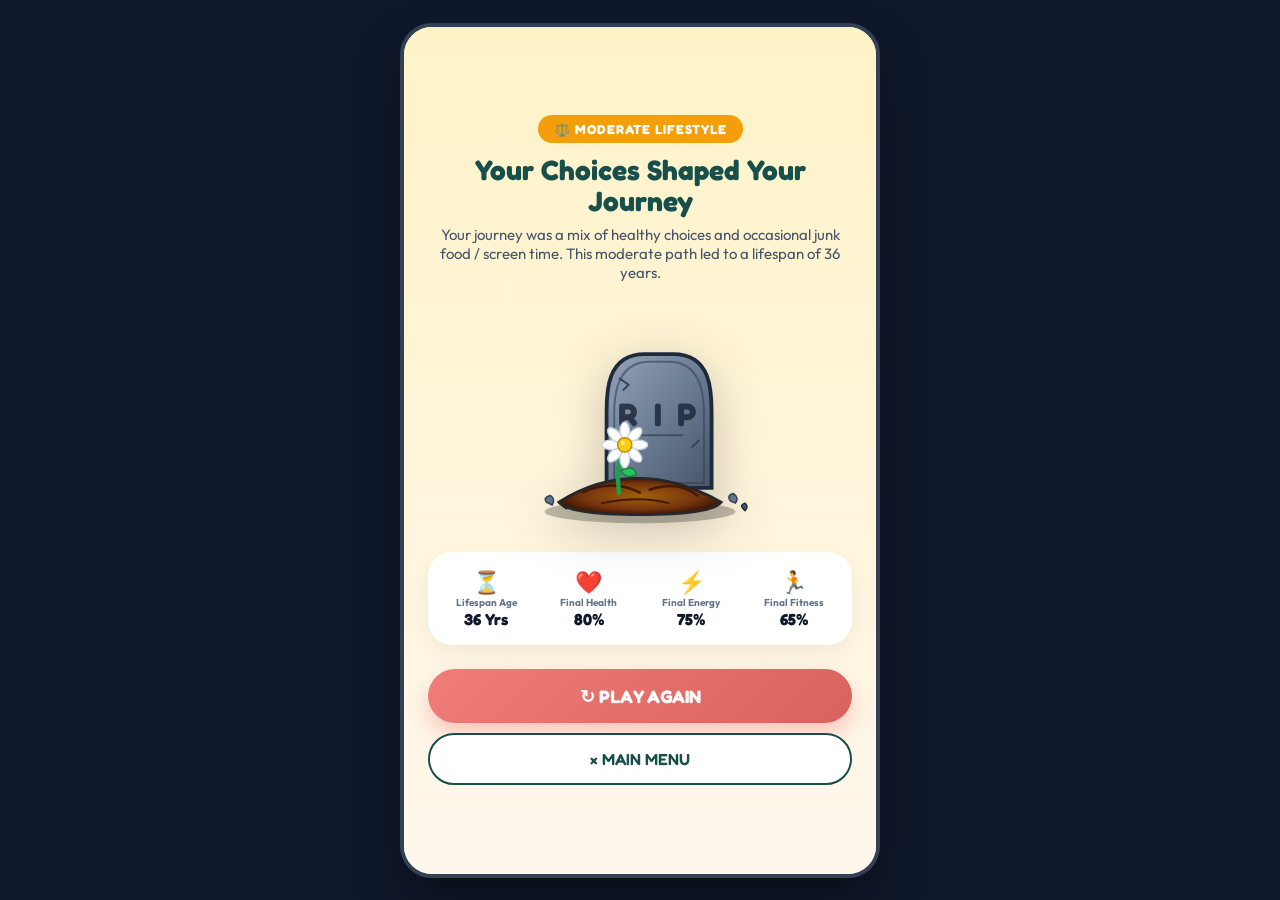
==== commit ff6c50b7: "Update ending screen: Replace old man avatar with RIP Tombstone SVG, move life commentary above tomb" ====
--- a/ending.html
+++ b/ending.html
@@ -18,17 +18,27 @@
     <section id="endingScreen" class="screen active">
         <div class="ending-content-box">
             <div id="endingBadge" class="ending-badge">🌱 HEALTHY LIFESTYLE CHAMPION</div>
-            <h1 id="endingTitle" class="ending-title">You Aged with Vitality!</h1>
+            <h1 id="endingTitle" class="ending-title">Your Choices Shaped Your Journey</h1>
 
-            <div class="ending-avatar-box">
-                <div id="endingAvatar" class="ending-avatar">👴</div>
-            </div>
-
+            <!-- Overall Comment on Life Way displayed ABOVE the Tomb Image -->
             <p id="endingMessage" class="ending-message">
                 Your choices shaped your life journey. Health, activity, and balance made all the difference!
             </p>
 
+            <!-- Tomb Image Container (replaces old man image) -->
+            <div class="ending-avatar-box">
+                <div id="endingAvatar" class="ending-avatar">
+                    <!-- High Quality HD 2D Tombstone SVG Injected by JS -->
+                </div>
+            </div>
+
+            <!-- Final Stats Card with Lifespan Age metric next to Health -->
             <div class="final-stats-card">
+                <div class="final-stat-box">
+                    <span class="f-icon">⏳</span>
+                    <span class="f-label">Lifespan Age</span>
+                    <span id="finalAgeVal" class="f-val">82 Yrs</span>
+                </div>
                 <div class="final-stat-box">
                     <span class="f-icon">❤️</span>
                     <span class="f-label">Final Health</span>
--- a/WT.css
+++ b/WT.css
@@ -132,9 +132,9 @@
 }
 
 .baby-detailed-svg {
-    width: 160px;
-    height: 180px;
-    filter: drop-shadow(0 12px 20px rgba(0, 0, 0, 0.15));
+    width: 220px;
+    height: 230px;
+    filter: drop-shadow(0 14px 25px rgba(0, 0, 0, 0.2));
 }
 
 .crying-state {
@@ -618,7 +618,7 @@
 .opening-content-box {
     position: relative;
     z-index: 10;
-    margin-top: 35px;
+    margin-top: 260px;
     display: flex;
     flex-direction: column;
     align-items: center;
@@ -1172,47 +1172,480 @@
     background: radial-gradient(circle at center, #ffffff 0%, #e0f2fe 70%, #bae6fd 100%);
 }
 
+/* Stage 1 Toddler Playroom (Ref Images 2 & 3) */
+.scene-bg.toddler-playroom {
+    background: linear-gradient(180deg, #fef3c7 0%, #fde68a 60%, #eab308 60%, #ca8a04 100%);
+    position: relative;
+    overflow: hidden;
+}
+
+.toddler-room-baseboard {
+    position: absolute;
+    bottom: 58px;
+    left: 0;
+    right: 0;
+    height: 14px;
+    background: #ca8a04;
+    border-top: 3px solid #854d0e;
+}
+
+.toddler-puzzle-mat {
+    position: absolute;
+    bottom: 8px;
+    left: 50%;
+    transform: translateX(-50%);
+    width: 250px;
+    height: 55px;
+    background: repeating-linear-gradient(45deg, #60a5fa, #60a5fa 25px, #f472b6 25px, #f472b6 50px, #facc15 50px, #facc15 75px, #4ade80 75px, #4ade80 100px);
+    border: 3.5px solid #2563eb;
+    border-radius: 12px;
+    box-shadow: 0 4px 14px rgba(37, 99, 235, 0.3);
+}
+
+.prop-toy-shelf {
+    position: absolute;
+    top: 15px;
+    left: 15px;
+    width: 100px;
+    height: 75px;
+    background: #ffffff;
+    border: 3px solid #cbd5e1;
+    border-radius: 8px;
+    box-shadow: 0 4px 10px rgba(0, 0, 0, 0.1);
+    display: flex;
+    flex-wrap: wrap;
+    align-content: space-around;
+    justify-content: space-around;
+    padding: 4px;
+    z-index: 1;
+}
+
+.prop-mini-jcb {
+    position: absolute;
+    bottom: 22px;
+    left: 20px;
+    font-size: 2rem;
+    z-index: 2;
+    filter: drop-shadow(0 4px 6px rgba(0, 0, 0, 0.2));
+}
+
+.prop-toy-car {
+    position: absolute;
+    bottom: 24px;
+    right: 25px;
+    font-size: 1.8rem;
+    z-index: 2;
+    filter: drop-shadow(0 4px 6px rgba(0, 0, 0, 0.2));
+}
+
+.prop-floor-teddy {
+    position: absolute;
+    bottom: 26px;
+    left: 135px;
+    font-size: 1.8rem;
+    z-index: 2;
+    filter: drop-shadow(0 4px 6px rgba(0, 0, 0, 0.2));
+}
+
+.prop-playhouse {
+    position: absolute;
+    top: 12px;
+    right: 15px;
+    font-size: 3rem;
+    z-index: 1;
+}
+
+/* Waving Bye-Bye Animation for Toddler Left Arm */
+@keyframes byeByeWave {
+
+    0%,
+    100% {
+        transform: rotate(0deg);
+    }
+
+    25% {
+        transform: rotate(14deg);
+    }
+
+    75% {
+        transform: rotate(-14deg);
+    }
+}
+
+.left-arm-wave-anim {
+    animation: byeByeWave 1.2s ease-in-out infinite;
+    transform-origin: 132px 90px;
+}
+
+/* Moving Toy Front and Back Animation for Toddler Right Arm */
+@keyframes moveToyBackForth {
+
+    0%,
+    100% {
+        transform: translateX(0px) translateY(0px);
+    }
+
+    50% {
+        transform: translateX(-10px) translateY(5px);
+    }
+}
+
+.right-arm-toy-anim {
+    animation: moveToyBackForth 1.5s ease-in-out infinite;
+    transform-origin: 68px 90px;
+}
+
+/* Stage 3 School Room (Ref Image) */
+.scene-bg.school-room {
+    background: linear-gradient(180deg, #e0f2fe 0%, #bae6fd 60%, #94a3b8 60%, #64748b 100%);
+    position: relative;
+    overflow: hidden;
+}
+
+.school-room-baseboard {
+    position: absolute;
+    bottom: 58px;
+    left: 0;
+    right: 0;
+    height: 14px;
+    background: #64748b;
+    border-top: 3px solid #334155;
+}
+
+.school-bulletin-board {
+    position: absolute;
+    top: 15px;
+    left: 50%;
+    transform: translateX(-50%);
+    width: 220px;
+    height: 90px;
+    background: #d97706;
+    border: 4px solid #78350f;
+    border-radius: 8px;
+    box-shadow: 0 4px 12px rgba(0, 0, 0, 0.15);
+    display: flex;
+    flex-direction: column;
+    align-items: center;
+    padding: 6px;
+    z-index: 1;
+}
+
+.bulletin-header {
+    font-family: var(--font-heading);
+    font-size: 11px;
+    font-weight: 900;
+    color: #ffffff;
+    background: #2563eb;
+    padding: 2px 8px;
+    border-radius: 4px;
+}
+
+.bulletin-notes {
+    margin-top: 8px;
+    font-size: 1.4rem;
+}
+
+.prop-school-lockers {
+    position: absolute;
+    left: 15px;
+    bottom: 22px;
+    font-size: 2.2rem;
+    z-index: 2;
+}
+
+.prop-school-desk {
+    position: absolute;
+    right: 15px;
+    bottom: 22px;
+    font-size: 2.2rem;
+    z-index: 2;
+}
+
 .scene-bg.living-room {
-    background: radial-gradient(circle at center, #ffffff 0%, #fef3c7 70%, #fde68a 100%);
-}
-
-.scene-props {
+    background: linear-gradient(180deg, #fce7f3 0%, #fbcfe8 60%, #a0522d 60%, #7c2d12 100%);
+    position: relative;
+    overflow: hidden;
+}
+
+.living-room-baseboard {
+    position: absolute;
+    bottom: 58px;
+    left: 0;
+    right: 0;
+    height: 14px;
+    background: #7c2d12;
+    border-top: 3px solid #451a03;
+}
+
+.living-room-carpet {
+    position: absolute;
+    bottom: 10px;
+    left: 50%;
+    transform: translateX(-50%);
+    width: 240px;
+    height: 52px;
+    background: linear-gradient(135deg, #ff85a1, #ff4d88);
+    border: 3.5px dashed #be185d;
+    border-radius: 50%;
+    box-shadow: 0 4px 14px rgba(190, 24, 93, 0.3);
+}
+
+/* Large Sunny Window (Ref Image 3) */
+.living-room-window {
+    position: absolute;
+    top: 15px;
+    right: 25px;
+    width: 140px;
+    height: 105px;
+    background: linear-gradient(180deg, #38bdf8 0%, #7dd3fc 100%);
+    border: 4px solid #ffffff;
+    border-radius: 8px;
+    box-shadow: 0 4px 12px rgba(0, 0, 0, 0.15);
+    overflow: hidden;
+    z-index: 1;
+}
+
+.window-sky {
     position: absolute;
     inset: 0;
-    pointer-events: none;
-}
-
+}
+
+.window-curtain-left {
+    position: absolute;
+    top: 0;
+    left: 0;
+    width: 28px;
+    height: 100%;
+    background: #f472b6;
+    border-right: 2px solid #db2777;
+    border-radius: 0 0 12px 0;
+}
+
+.window-curtain-right {
+    position: absolute;
+    top: 0;
+    right: 0;
+    width: 28px;
+    height: 100%;
+    background: #f472b6;
+    border-left: 2px solid #db2777;
+    border-radius: 0 0 0 12px;
+}
+
+.window-sill {
+    position: absolute;
+    bottom: 0;
+    left: 0;
+    right: 0;
+    height: 14px;
+    background: #ffffff;
+    border-top: 2px solid #cbd5e1;
+    display: flex;
+    justify-content: center;
+    align-items: center;
+}
+
+.window-teddy {
+    font-size: 1rem;
+    position: relative;
+    top: -4px;
+}
+
+/* Pink Plush Sofa (Ref Image 3) */
 .prop-sofa {
     position: absolute;
-    right: 20px;
+    left: 15px;
     bottom: 25px;
     width: 120px;
-    height: 70px;
-    background: #557c55;
-    border-radius: 16px 16px 8px 8px;
-    box-shadow: 0 6px 12px rgba(0, 0, 0, 0.15);
-}
-
-.prop-sofa::before {
-    content: '';
-    position: absolute;
-    top: -20px;
-    left: 0;
-    right: 0;
-    height: 35px;
-    background: #406240;
-    border-radius: 12px 12px 0 0;
-}
-
-.prop-table {
-    position: absolute;
+    height: 85px;
+    z-index: 2;
+}
+
+.sofa-back {
+    position: absolute;
+    top: 0;
+    left: 6px;
+    right: 6px;
+    height: 48px;
+    background: linear-gradient(180deg, #ff6584 0%, #ff406c 100%);
+    border: 3px solid #9f1239;
+    border-radius: 18px 18px 6px 6px;
+    box-shadow: 0 4px 10px rgba(0, 0, 0, 0.15);
+}
+
+.sofa-cushions {
+    position: absolute;
+    bottom: 14px;
+    left: 4px;
+    right: 4px;
+    height: 32px;
+    display: flex;
+    gap: 4px;
+}
+
+.sofa-cushion {
+    flex: 1;
+    background: linear-gradient(180deg, #ff7597 0%, #ff406c 100%);
+    border: 2.5px solid #9f1239;
+    border-radius: 10px;
+}
+
+.sofa-pillow {
+    position: absolute;
+    width: 22px;
+    height: 22px;
+    border-radius: 6px;
+    top: 6px;
+}
+
+.sofa-pillow.p1 {
+    left: 10px;
+    background: #06b6d4;
+    border: 2px solid #0e7490;
+}
+
+.sofa-pillow.p2 {
+    right: 10px;
+    background: #f472b6;
+    border: 2px solid #be185d;
+}
+
+.sofa-arm-left {
+    position: absolute;
+    bottom: 14px;
+    left: -4px;
+    width: 18px;
+    height: 42px;
+    background: #e11d48;
+    border: 2.5px solid #9f1239;
+    border-radius: 12px 6px 6px 12px;
+}
+
+.sofa-arm-right {
+    position: absolute;
+    bottom: 14px;
+    right: -4px;
+    width: 18px;
+    height: 42px;
+    background: #e11d48;
+    border: 2.5px solid #9f1239;
+    border-radius: 6px 12px 12px 6px;
+}
+
+/* Bookshelf on Wall (Ref Image 3) */
+.prop-bookshelf {
+    position: absolute;
+    top: 15px;
     left: 20px;
+    width: 110px;
+    height: 42px;
+    background: #b45309;
+    border: 2.5px solid #78350f;
+    border-radius: 6px;
+    box-shadow: 0 3px 8px rgba(0, 0, 0, 0.2);
+    display: flex;
+    flex-direction: column;
+    align-items: center;
+    justify-content: center;
+    z-index: 1;
+}
+
+.shelf-label {
+    font-family: var(--font-heading);
+    font-size: 9px;
+    font-weight: 900;
+    color: #ffffff;
+}
+
+.shelf-items {
+    font-size: 13px;
+}
+
+/* TV Console (Ref Image 3) */
+.prop-tv {
+    position: absolute;
+    right: 20px;
+    bottom: 22px;
+    width: 75px;
+    height: 65px;
+    z-index: 2;
+    display: flex;
+    flex-direction: column;
+    align-items: center;
+    justify-content: flex-end;
+}
+
+.tv-screen {
+    font-size: 2.2rem;
+}
+
+/* Potted Plant (Ref Image 3) */
+.prop-plant {
+    position: absolute;
+    left: 142px;
     bottom: 25px;
-    width: 90px;
-    height: 45px;
-    background: #b45309;
-    border-radius: 8px;
-    box-shadow: 0 4px 8px rgba(0, 0, 0, 0.1);
+    z-index: 2;
+    font-size: 1.8rem;
+}
+
+/* Hand-to-Mouth Animation for Stage 2 Kid */
+@keyframes handMouthMove {
+
+    0%,
+    100% {
+        transform: translateY(0);
+    }
+
+    50% {
+        transform: translateY(-4px);
+    }
+}
+
+.kid-arm-mouth-anim {
+    animation: handMouthMove 2s ease-in-out infinite;
+    transform-origin: 140px 88px;
+}
+
+font-size: 14px;
+}
+
+/* Cozy Floor Lamp */
+.prop-lamp {
+    position: absolute;
+    top: 15px;
+    right: 18px;
+    display: flex;
+    flex-direction: column;
+    align-items: center;
+}
+
+.lamp-shade {
+    font-size: 22px;
+    filter: drop-shadow(0 0 10px #fef08a);
+    animation: lampGlow 2s ease-in-out infinite alternate;
+}
+
+@keyframes lampGlow {
+    from {
+        filter: drop-shadow(0 0 6px #fef08a);
+    }
+
+    to {
+        filter: drop-shadow(0 0 16px #facc15);
+    }
+}
+
+.lamp-pole {
+    width: 4px;
+    height: 40px;
+    background: #94a3b8;
+}
+
+.lamp-base {
+    width: 18px;
+    height: 5px;
+    background: #64748b;
+    border-radius: 4px;
 }
 
 /* Character Avatar Box - Ultra Clear Infant & Character Spotlight */
@@ -1539,36 +1972,64 @@
     margin-bottom: 24px;
 }
 
+.tombstone-container {
+    position: relative;
+    display: flex;
+    justify-content: center;
+    align-items: center;
+    margin: 10px 0 16px 0;
+}
+
+.tombstone-svg {
+    width: 230px;
+    height: 210px;
+    filter: drop-shadow(0 12px 25px rgba(0, 0, 0, 0.22));
+    animation: tombFloat 3s ease-in-out infinite alternate;
+}
+
+@keyframes tombFloat {
+    0% {
+        transform: translateY(0);
+    }
+    100% {
+        transform: translateY(-5px);
+    }
+}
+
 .final-stats-card {
     background: white;
     border-radius: 24px;
-    padding: 16px;
-    display: flex;
-    justify-content: space-around;
+    padding: 16px 10px;
+    display: flex;
+    justify-content: space-between;
     box-shadow: 0 10px 25px rgba(0, 0, 0, 0.05);
     margin-bottom: 24px;
     width: 100%;
+    gap: 6px;
 }
 
 .final-stat-box {
     display: flex;
     flex-direction: column;
     align-items: center;
+    flex: 1;
 }
 
 .f-icon {
-    font-size: 24px;
+    font-size: 22px;
 }
 
 .f-label {
-    font-size: 11px;
+    font-size: 10px;
     color: #64748b;
     font-weight: 700;
+    text-align: center;
+    white-space: nowrap;
 }
 
 .f-val {
     font-family: var(--font-heading);
-    font-size: 18px;
+    font-size: 16px;
     font-weight: 800;
     color: #0f172a;
 }
@@ -2080,4 +2541,4 @@
     font-weight: 700;
     line-height: 1.4;
     color: #e2e8f0;
-}
+}
